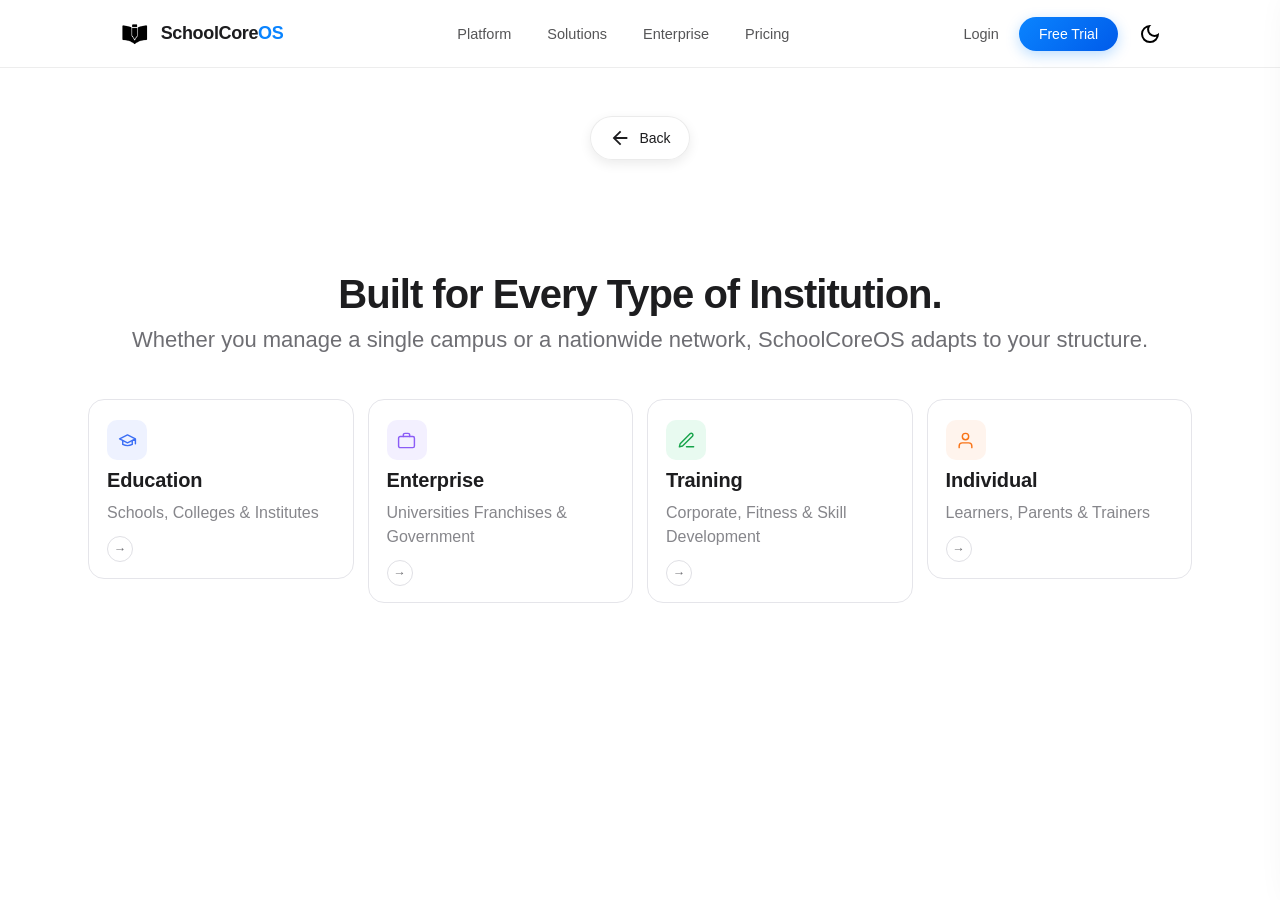
==== pages/trainings-path.html @ 95f4c286 "Add files via upload" ====
<!doctype html>
<html lang="en">
  <head>
    <meta charset="UTF-8" />
    <meta name="viewport" content="width=device-width, initial-scale=1.0" />
    <title>Choose Your Path</title>
    <link rel="stylesheet" href="../styles/shared/style.css" />
    <link rel="stylesheet" href="../styles/shared/header.css" />
    <link rel="stylesheet" href="../styles/shared/choose-path.css" />
    <style>
      /* container */
      .back-button {
        padding: 24px 28px;
        display: flex;
        justify-content: center;
        justify-content: center;
        width: 100%;
        
      }
      .back-btn-group {
        max-width: 1200px;
        padding: 24px 28px;
        display: flex;
        align-items: flex-start;

      }

      /* button */
      .back-btn {
        display: inline-flex;
        align-items: center;
        gap: 8px;

        padding: 10px 18px;
        border-radius: 999px;

        background: rgba(255, 255, 255, 0.85);
        backdrop-filter: blur(12px);
        -webkit-backdrop-filter: blur(12px);

        border: 1px solid rgba(0, 0, 0, 0.08);

        font-size: 14px;
        font-weight: 500;
        color: #1d1d1f;
        text-decoration: none;

        box-shadow: 0 4px 12px rgba(0, 0, 0, 0.08);

        transition: all 0.25s ease;
      }

      /* icon */
      .back-btn svg {
        fill: #1d1d1f;
        transition: transform 0.25s ease;
      }

      /* hover */
      .back-btn:hover {
        transform: translateY(-1px);
        box-shadow: 0 8px 20px rgba(0, 0, 0, 0.12);
        background: #fff;
      }

      .back-btn:hover svg {
        transform: translateX(-3px);
      }

      /* active */
      .back-btn:active {
        transform: translateY(0);
        box-shadow: 0 3px 10px rgba(0, 0, 0, 0.08);
      }
      @media (max-width: 500px) {
        .back-button{
          padding-top: 10px;
        }
        .back-btn-group {
          padding: 0;
        }
      }
    </style>
  </head>
  <body>
    <!-- HEADER START======================================================================== -->

    <!-- NAVBAR -->
    <header class="navbar">
      <div class="nav-container">
        <a class="logo" href="../index.html">
          <img src="../assets/images/logo-black.png" alt="SchoolCoreOS Logo" />
          <span class="logo-text">
            SchoolCore<span class="logo-accent">OS</span>
          </span>
        </a>

        <nav class="nav-links">
          <a href="#">Platform</a>
          <a href="#">Solutions</a>
          <a href="#">Enterprise</a>
          <a href="#">Pricing</a>
        </nav>

        <div class="nav-right">
          <a href="#" class="login">Login</a>
          <button class="free-trial">Free Trial</button>
          <svg
            xmlns="http://www.w3.org/2000/svg"
            height="24px"
            viewBox="0 -960 960 960"
            width="24px"
            fill="#000000"
          >
            <path
              d="M480-120q-150 0-255-105T120-480q0-150 105-255t255-105q14 0 27.5 1t26.5 3q-41 29-65.5 75.5T444-660q0 90 63 153t153 63q55 0 101-24.5t75-65.5q2 13 3 26.5t1 27.5q0 150-105 255T480-120Zm0-80q88 0 158-48.5T740-375q-20 5-40 8t-40 3q-123 0-209.5-86.5T364-660q0-20 3-40t8-40q-78 32-126.5 102T200-480q0 116 82 198t198 82Zm-10-270Z"
            />
          </svg>
        </div>

        <button
          class="hamburger"
          id="hamburger"
          aria-label="Open menu"
          aria-expanded="false"
        >
          <span class="bar"></span>
          <span class="bar"></span>
          <span class="bar"></span>
        </button>
      </div>
    </header>

    <!-- OVERLAY -->
    <div class="overlay" id="overlay"></div>

    <!-- OFFCANVAS -->
    <aside class="offcanvas" id="offcanvas" aria-hidden="true">
      <div class="offcanvas-header">
        <span class="offcanvas-logo">SchoolCore<span>OS</span></span>
        <button class="close-btn" id="closeBtn" aria-label="Close menu">
          ✕
        </button>
      </div>

      <div class="offcanvas-body">
        <div class="offcanvas-section-label">Menu</div>
        <nav class="offcanvas-nav">
          <a href="#">Platform <span class="nav-arrow">›</span></a>
          <a href="#">Solutions <span class="nav-arrow">›</span></a>
          <a href="#">Enterprise <span class="nav-arrow">›</span></a>
          <a href="#">Pricing <span class="nav-arrow">›</span></a>
        </nav>

        <div class="offcanvas-divider"></div>

        <div class="offcanvas-section-label">Support</div>
        <nav class="offcanvas-nav">
          <a href="#">Help Center <span class="nav-arrow">›</span></a>
          <a href="#">Contact Us <span class="nav-arrow">›</span></a>
          <a href="#"
            >☾ Dark Mode:

            <svg
              width="40"
              height="40"
              viewBox="0 0 40 40"
              fill="none"
              xmlns="http://www.w3.org/2000/svg"
            >
              <path
                d="M22.5 12.5H32.5C34.4891 12.5 36.3968 13.2902 37.8033 14.6967C39.2098 16.1032 40 18.0109 40 20C40 21.9891 39.2098 23.8968 37.8033 25.3033C36.3968 26.7098 34.4891 27.5 32.5 27.5H22.5C23.0819 26.726 23.5718 25.8871 23.96 25H32.5C33.8261 25 35.0979 24.4732 36.0355 23.5355C36.9732 22.5979 37.5 21.3261 37.5 20C37.5 18.6739 36.9732 17.4021 36.0355 16.4645C35.0979 15.5268 33.8261 15 32.5 15H23.96C23.5683 14.105 23.0817 13.2717 22.5 12.5Z"
                fill="#07305D"
                fill-opacity="0.6"
              />
              <path
                d="M0 20C0 23.3152 1.31696 26.4946 3.66117 28.8388C6.00537 31.183 9.18479 32.5 12.5 32.5C15.8152 32.5 18.9946 31.183 21.3388 28.8388C23.683 26.4946 25 23.3152 25 20C25 16.6848 23.683 13.5054 21.3388 11.1612C18.9946 8.81696 15.8152 7.5 12.5 7.5C9.18479 7.5 6.00537 8.81696 3.66117 11.1612C1.31696 13.5054 0 16.6848 0 20Z"
                fill="#07305D"
                fill-opacity="0.6"
              />
            </svg>
          </a>
        </nav>
      </div>

      <div class="offcanvas-footer">
        <a href="#" class="oc-login">Login</a>
        <button class="oc-trial">Start Free Trial</button>
      </div>
    </aside>
    <!-- HEADER END ================================================================================================== -->
    <!-- BACK BUTTON START ================================================================================================ -->
    <section class="back-button">
    <div class="back-btn-group">
        <a href="../index.html" class="back-btn">
        <svg
          xmlns="http://www.w3.org/2000/svg"
          height="22"
          viewBox="0 -960 960 960"
          width="22"
        >
          <path
            d="m313-440 224 224-57 56-320-320 320-320 57 56-224 224h487v80H313Z"
          />
        </svg>
        Back
      </a>
    </div>
    </section>

    <!-- TRAINING PLAN START ================================================================================================ -->
    <section class="choose-path-section">
      <div class="choose-section">
        <h2 class="choose-section__heading">
          Built for Every Type of Institution.
        </h2>
        <p class="choose-section__subtext">
          Whether you manage a single campus or a nationwide network,
          SchoolCoreOS adapts to your structure.
        </p>

        <div class="cards" id="cards-grid">
          <div
            class="card"
            data-target="sub-education"
            data-color="blue"
            data-index="0"
          >
            <div class="card__icon-wrap icon--blue">
              <svg
                width="19"
                height="19"
                viewBox="0 0 24 24"
                fill="none"
                stroke="#3b6ef5"
                stroke-width="1.8"
                stroke-linecap="round"
                stroke-linejoin="round"
              >
                <path d="M22 10v6M2 10l10-5 10 5-10 5z" />
                <path d="M6 12v5c3.33 1.67 8.67 1.67 12 0v-5" />
              </svg>
            </div>
            <div class="card__title">Education</div>
            <div class="card__desc">Schools, Colleges &amp; Institutes</div>
            <div class="card__arrow">→</div>
          </div>

          <div
            class="card"
            data-target="sub-enterprise"
            data-color="purple"
            data-index="1"
          >
            <div class="card__icon-wrap icon--purple">
              <svg
                width="19"
                height="19"
                viewBox="0 0 24 24"
                fill="none"
                stroke="#8b5cf6"
                stroke-width="1.8"
                stroke-linecap="round"
                stroke-linejoin="round"
              >
                <rect x="2" y="7" width="20" height="14" rx="2" />
                <path d="M16 7V5a2 2 0 0 0-2-2h-4a2 2 0 0 0-2 2v2" />
              </svg>
            </div>
            <div class="card__title">Enterprise</div>
            <div class="card__desc">
              Universities Franchises &amp; Government
            </div>
            <div class="card__arrow">→</div>
          </div>

          <div
            class="card"
            data-target="sub-training"
            data-color="green"
            data-index="2"
          >
            <div class="card__icon-wrap icon--green">
              <svg
                width="19"
                height="19"
                viewBox="0 0 24 24"
                fill="none"
                stroke="#16a34a"
                stroke-width="1.8"
                stroke-linecap="round"
                stroke-linejoin="round"
              >
                <path d="M12 20h9" />
                <path
                  d="M16.5 3.5a2.121 2.121 0 0 1 3 3L7 19l-4 1 1-4L16.5 3.5z"
                />
              </svg>
            </div>
            <div class="card__title">Training</div>
            <div class="card__desc">
              Corporate, Fitness &amp; Skill Development
            </div>
            <div class="card__arrow">→</div>
          </div>

          <div
            class="card"
            data-target="sub-individual"
            data-color="orange"
            data-index="3"
          >
            <div class="card__icon-wrap icon--orange">
              <svg
                width="19"
                height="19"
                viewBox="0 0 24 24"
                fill="none"
                stroke="#f97316"
                stroke-width="1.8"
                stroke-linecap="round"
                stroke-linejoin="round"
              >
                <path d="M20 21v-2a4 4 0 0 0-4-4H8a4 4 0 0 0-4 4v2" />
                <circle cx="12" cy="7" r="4" />
              </svg>
            </div>
            <div class="card__title">Individual</div>
            <div class="card__desc">Learners, Parents &amp; Trainers</div>
            <div class="card__arrow">→</div>
          </div>
        </div>

        <!-- Sub Panels inside grid — full width span -->
        <div class="sub-panel" id="sub-education" data-accent="blue">
          <div class="sub-divider"></div>
          <div class="sub-cards">
            <div class="sub-card">
              <div class="sub-card__title">School</div>
              <div class="sub-card__desc">Structured K-12 Institutions.</div>
              <ul class="sub-card__points">
                <li>Parent communication</li>
                <li>Attendance automation</li>
                <li>Fee &amp; academic tracking</li>
              </ul>
              <a href="../pages/solutions/school-page.html" class="sub-card__link">Explore Solutions →</a>
            </div>
            <div class="sub-card">
              <div class="sub-card__title">College</div>
              <div class="sub-card__desc">Higher education architecture.</div>
              <ul class="sub-card__points">
                <li>Admission management</li>
                <li>Department scheduling</li>
                <li>Result &amp; grade portal</li>
              </ul>
              <a href="#" class="sub-card__link">Explore Solutions →</a>
            </div>
            <div class="sub-card">
              <div class="sub-card__title">Institutes</div>
              <div class="sub-card__desc">Multi-campus governance.</div>
              <ul class="sub-card__points">
                <li>Multi-branch control</li>
                <li>Research management</li>
                <li>Alumni &amp; placement</li>
              </ul>
              <a href="#" class="sub-card__link">Explore Solutions →</a>
            </div>
          </div>
        </div>

        <div class="sub-panel" id="sub-enterprise" data-accent="purple">
          <div class="sub-divider"></div>
          <div class="sub-cards">
            <div class="sub-card">
              <div class="sub-card__title">Franchise</div>
              <div class="sub-card__desc">
                Multi-location business networks.
              </div>
              <ul class="sub-card__points">
                <li>Centralised reporting</li>
                <li>Brand consistency tools</li>
                <li>Royalty management</li>
              </ul>
              <a href="#" class="sub-card__link">Explore Solutions →</a>
            </div>
            <div class="sub-card">
              <div class="sub-card__title">Government</div>
              <div class="sub-card__desc">Public sector institutions.</div>
              <ul class="sub-card__points">
                <li>Policy compliance</li>
                <li>Citizen portal</li>
                <li>Audit &amp; reporting</li>
              </ul>
              <a href="#" class="sub-card__link">Explore Solutions →</a>
            </div>
            <div class="sub-card">
              <div class="sub-card__title">NGO</div>
              <div class="sub-card__desc">
                Non-profit &amp; social organisations.
              </div>
              <ul class="sub-card__points">
                <li>Donor management</li>
                <li>Project tracking</li>
                <li>Impact reporting</li>
              </ul>
              <a href="#" class="sub-card__link">Explore Solutions →</a>
            </div>
          </div>
        </div>

        <div class="sub-panel" id="sub-training" data-accent="green">
          <div class="sub-divider"></div>
          <div class="sub-cards">
            <div class="sub-card">
              <div class="sub-card__title">Corporate</div>
              <div class="sub-card__desc">
                Employee training &amp; upskilling.
              </div>
              <ul class="sub-card__points">
                <li>LMS integration</li>
                <li>Progress tracking</li>
                <li>Certificate generation</li>
              </ul>
              <a href="#" class="sub-card__link">Explore Solutions →</a>
            </div>
            <div class="sub-card">
              <div class="sub-card__title">Fitness</div>
              <div class="sub-card__desc">
                Gyms, studios &amp; wellness centres.
              </div>
              <ul class="sub-card__points">
                <li>Member check-in</li>
                <li>Class scheduling</li>
                <li>Subscription billing</li>
              </ul>
              <a href="#" class="sub-card__link">Explore Solutions →</a>
            </div>
            <div class="sub-card">
              <div class="sub-card__title">Skill Dev</div>
              <div class="sub-card__desc">
                Vocational &amp; certification programs.
              </div>
              <ul class="sub-card__points">
                <li>Batch management</li>
                <li>Assessment tools</li>
                <li>Placement tracking</li>
              </ul>
              <a href="#" class="sub-card__link">Explore Solutions →</a>
            </div>
          </div>
        </div>

        <div class="sub-panel" id="sub-individual" data-accent="orange">
          <div class="sub-divider"></div>
          <div class="sub-cards">
            <div class="sub-card">
              <div class="sub-card__title">Learner</div>
              <div class="sub-card__desc">Self-paced personal growth.</div>
              <ul class="sub-card__points">
                <li>Goal setting tools</li>
                <li>Progress dashboard</li>
                <li>Course library access</li>
              </ul>
              <a href="#" class="sub-card__link">Explore Solutions →</a>
            </div>
            <div class="sub-card">
              <div class="sub-card__title">Parent</div>
              <div class="sub-card__desc">
                Track &amp; support your child's learning.
              </div>
              <ul class="sub-card__points">
                <li>Real-time updates</li>
                <li>Attendance alerts</li>
                <li>Fee payment portal</li>
              </ul>
              <a href="#" class="sub-card__link">Explore Solutions →</a>
            </div>
            <div class="sub-card">
              <div class="sub-card__title">Trainer</div>
              <div class="sub-card__desc">
                Manage students &amp; build courses.
              </div>
              <ul class="sub-card__points">
                <li>Course builder</li>
                <li>Student analytics</li>
                <li>Earnings dashboard</li>
              </ul>
              <a href="#" class="sub-card__link">Explore Solutions →</a>
            </div>
          </div>
        </div>
      </div>
    </section>
    <!-- TRAINING PLAN END ================================================================================================ -->
    <script src="../scripts/shared/header.js"></script>
    <script src="../scripts/shared/choosePath.js"></script>
  </body>
</html>
---- styles/shared/style.css ----
/*  MAIN STYLE FILE */
*,
*::before,
*::after {
  box-sizing: border-box;
  margin: 0;
  padding: 0;
}

body {
  margin: 0;
  font-family:
    -apple-system, BlinkMacSystemFont, "Helvetica Neue", Helvetica, Arial,
    sans-serif;
  background: #ffffff;
  color: #1d1d1f;
  -webkit-font-smoothing: antialiased;
}
html { scroll-behavior: smooth; }
---- styles/shared/header.css ----
/* HEADER START ----------------------------------------- */

/* NAVBAR */
/* ── NAVBAR ── */
.navbar {
  position: sticky;
  top: 0;
  background: rgba(255, 255, 255, 0.88);
  backdrop-filter: saturate(180%) blur(20px);
  -webkit-backdrop-filter: saturate(180%) blur(20px);
  height: 68px;
  display: flex;
  align-items: center;
  border-bottom: 1px solid rgba(0, 0, 0, 0.07);
  z-index: 900;
}

.nav-container {
  max-width: 1100px;
  margin: 0 auto;
  width: 100%;
  padding: 0 28px;
  display: flex;
  align-items: center;
  justify-content: space-between;
}

.logo {
  display: flex;
  align-items: center;
  gap: 10px;
  text-decoration: none;
  color: #1d1d1f;
}

.logo img {
  height: 28px;
  width: auto;
  object-fit: contain;
}

.logo-text {
  font-size: 18px;
  font-weight: 600;
  letter-spacing: -0.02em;
}

.logo-accent {
  color: #0a84ff;
}

.nav-links {
  display: flex;
  gap: 36px;
}
.nav-links a {
  text-decoration: none;
  font-size: 14.5px;
  font-weight: 500;
  color: #1d1d1f;
  opacity: 0.75;
  transition: opacity 0.2s;
}
.nav-links a:hover {
  opacity: 1;
}

.nav-right {
  display: flex;
  align-items: center;
  gap: 20px;
}
.login {
  font-size: 14.5px;
  font-weight: 500;
  text-decoration: none;
  color: #1d1d1f;
  opacity: 0.75;
  transition: opacity 0.2s;
}
.login:hover {
  opacity: 1;
}

.free-trial {
  background: linear-gradient(135deg, #0a84ff, #005bea);
  color: #fff;
  border: none;
  padding: 9px 20px;
  border-radius: 999px;
  font-size: 14px;
  font-weight: 500;
  cursor: pointer;
  font-family: inherit;
  box-shadow: 0 4px 14px rgba(10, 132, 255, 0.28);
  transition:
    transform 0.2s,
    box-shadow 0.2s;
}
.free-trial:hover {
  transform: translateY(-1px);
  box-shadow: 0 8px 22px rgba(10, 132, 255, 0.38);
}

/* ── HAMBURGER ── */
.hamburger {
  display: none;
  flex-direction: column;
  justify-content: center;
  gap: 5.5px;
  width: 38px;
  height: 38px;
  background: none;
  border: none;
  cursor: pointer;
  padding: 6px;
  border-radius: 9px;
  transition: background 0.2s;
  z-index: 1100;
}
.hamburger:hover {
  background: rgba(0, 0, 0, 0.05);
}

.bar {
  display: block;
  width: 22px;
  height: 2px;
  background: #1d1d1f;
  border-radius: 2px;
  transition:
    transform 0.32s cubic-bezier(0.4, 0, 0.2, 1),
    opacity 0.25s ease;
  transform-origin: center;
}
.hamburger.open .bar:nth-child(1) {
  transform: translateY(7.5px) rotate(45deg);
}
.hamburger.open .bar:nth-child(2) {
  opacity: 0;
  transform: scaleX(0.1);
}
.hamburger.open .bar:nth-child(3) {
  transform: translateY(-7.5px) rotate(-45deg);
}

/* ── OVERLAY ── */
.overlay {
  display: none;
  position: fixed;
  inset: 0;
  background: rgba(0, 0, 0, 0);
  z-index: 950;
  transition: background 0.35s ease;
}
.overlay.visible {
  background: rgba(0, 0, 0, 0.38);
}

/* ── OFFCANVAS PANEL ── */
.offcanvas {
  position: fixed;
  top: 0;
  right: 0;
  bottom: 0;
  width: 300px;
  background: #fff;
  z-index: 1000;
  transform: translateX(110%);
  transition: transform 0.38s cubic-bezier(0.4, 0, 0.2, 1);
  display: flex;
  flex-direction: column;
  box-shadow: -8px 0 40px rgba(0, 0, 0, 0.12);
}
.offcanvas.open {
  transform: translateX(0);
}

/* Panel header */
.offcanvas-header {
  height: 68px;
  display: flex;
  align-items: center;
  justify-content: space-between;
  padding: 0 24px;
  border-bottom: 1px solid rgba(0, 0, 0, 0.07);
  flex-shrink: 0;
}
.offcanvas-logo {
  font-size: 17px;
  font-weight: 600;
  letter-spacing: -0.02em;
  color: #1d1d1f;
}
.offcanvas-logo span {
  color: #0a84ff;
}

.close-btn {
  width: 32px;
  height: 32px;
  background: rgba(0, 0, 0, 0.06);
  border: none;
  border-radius: 50%;
  cursor: pointer;
  display: flex;
  align-items: center;
  justify-content: center;
  font-size: 18px;
  color: #1d1d1f;
  transition: background 0.2s;
  line-height: 1;
}
.close-btn:hover {
  background: rgba(0, 0, 0, 0.12);
}

/* Panel body */
.offcanvas-body {
  flex: 1;
  overflow-y: auto;
  padding: 12px 0;
}

.offcanvas-section-label {
  font-size: 11px;
  font-weight: 600;
  letter-spacing: 0.08em;
  text-transform: uppercase;
  color: #aeaeb2;
  padding: 16px 24px 8px;
}

.offcanvas-nav a {
  display: flex;
  align-items: center;
  justify-content: space-between;
  text-decoration: none;
  font-size: 16px;
  font-weight: 500;
  color: #1d1d1f;
  padding: 13px 24px;
  border-radius: 0;
  transition:
    background 0.15s,
    color 0.15s;
}
.offcanvas-nav a:hover {
  background: rgba(10, 132, 255, 0.06);
  color: #0a84ff;
}
.offcanvas-nav a .nav-arrow {
  font-size: 18px;
  opacity: 0.25;
  transition:
    opacity 0.15s,
    transform 0.15s;
}
.offcanvas-nav a:hover .nav-arrow {
  opacity: 0.7;
  transform: translateX(3px);
}

.offcanvas-divider {
  height: 1px;
  background: rgba(0, 0, 0, 0.07);
  margin: 8px 24px;
}

/* Panel footer */
.offcanvas-footer {
  padding: 20px 24px;
  border-top: 1px solid rgba(0, 0, 0, 0.07);
  display: flex;
  flex-direction: column;
  gap: 10px;
  flex-shrink: 0;
}

.oc-login {
  display: block;
  text-align: center;
  text-decoration: none;
  font-size: 15px;
  font-weight: 500;
  color: #1d1d1f;
  padding: 13px;
  border: 1.5px solid rgba(0, 0, 0, 0.13);
  border-radius: 14px;
  transition:
    border-color 0.2s,
    background 0.2s;
}
.oc-login:hover {
  border-color: #0a84ff;
  background: rgba(10, 132, 255, 0.04);
}

.oc-trial {
  background: linear-gradient(135deg, #0a84ff, #005bea);
  color: #fff;
  border: none;
  padding: 14px;
  border-radius: 14px;
  font-size: 15px;
  font-weight: 600;
  cursor: pointer;
  font-family: inherit;
  box-shadow: 0 4px 16px rgba(10, 132, 255, 0.32);
  transition:
    transform 0.2s,
    box-shadow 0.2s;
}
.oc-trial:hover {
  transform: translateY(-1px);
  box-shadow: 0 8px 24px rgba(10, 132, 255, 0.42);
}

/* ── RESPONSIVE ── */
@media (max-width: 768px) {
    .logo img {
    height: 24px;
  }

  .logo-text {
    font-size: 16px;
  }
  .nav-links {
    display: none;
  }
  .nav-right {
    display: none;
  }
  .hamburger {
    display: flex;
  }
  .overlay {
    display: block;
    pointer-events: none;
  }
  .overlay.visible {
    pointer-events: auto;
  }
}

/* HEADER END ----------------------------------------------- */
---- styles/shared/choose-path.css ----
.choose-path-section {
  display: flex;
  align-items: center;
  justify-content: center;
  flex-direction: column;
}
.choose-section {
  padding: 64px 48px 68px;
  width: 100%;
  max-width: 1200px;
  border-radius: 22px;
}

.choose-section__heading {
  font-size: 2.5rem;
  font-weight: 700;
  color: #1d1d1f;
  text-align: center;
  margin-bottom: 10px;
  letter-spacing: -1px;
}

.choose-section__subtext {
  text-align: center;
  font-size: 22px;
  color: #6e6e73;
  margin-bottom: 46px;
}

/* ── Main Cards ── */
.cards {
  display: grid;
  grid-template-columns: repeat(4, 1fr);
  gap: 14px;
  align-items: start;
}

.card {
  border: 1.5px solid #e5e5ea;
  border-radius: 16px;
  padding: 20px 18px 16px;
  display: flex;
  flex-direction: column;
  gap: 9px;
  cursor: pointer;
  transition:
    border-color 0.3s ease,
    box-shadow 0.3s ease,
    transform 0.22s ease;
  background: #fff;
  opacity: 0;
  animation: fadeUp 0.5s cubic-bezier(0.4, 0, 0.2, 1) forwards;
}

.card:nth-child(1) {
  animation-delay: 0.05s;
}
.card:nth-child(2) {
  animation-delay: 0.12s;
}
.card:nth-child(3) {
  animation-delay: 0.19s;
}
.card:nth-child(4) {
  animation-delay: 0.26s;
}

@keyframes fadeUp {
  from {
    opacity: 0;
    transform: translateY(14px);
  }
  to {
    opacity: 1;
    transform: translateY(0);
  }
}

.card:hover {
  box-shadow: 0 6px 22px rgba(0, 0, 0, 0.08);
  border-color: #d1d1d6;
  transform: translateY(-2px);
}

/* Active — each card gets its own accent color on border + shadow */
.card[data-color="blue"].active {
  border-color: #3b6ef5;
  box-shadow:
    0 8px 30px rgba(59, 110, 245, 0.22),
    0 0 0 3px rgba(59, 110, 245, 0.1);
  transform: translateY(-2px);
}
.card[data-color="purple"].active {
  border-color: #8b5cf6;
  box-shadow:
    0 8px 30px rgba(139, 92, 246, 0.22),
    0 0 0 3px rgba(139, 92, 246, 0.1);
  transform: translateY(-2px);
}
.card[data-color="green"].active {
  border-color: #16a34a;
  box-shadow:
    0 8px 30px rgba(22, 163, 74, 0.22),
    0 0 0 3px rgba(22, 163, 74, 0.1);
  transform: translateY(-2px);
}
.card[data-color="orange"].active {
  border-color: #f97316;
  box-shadow:
    0 8px 30px rgba(249, 115, 22, 0.22),
    0 0 0 3px rgba(249, 115, 22, 0.1);
  transform: translateY(-2px);
}

/* Icon wrap */
.card__icon-wrap {
  width: 40px;
  height: 40px;
  border-radius: 10px;
  display: flex;
  align-items: center;
  justify-content: center;
  flex-shrink: 0;
  transition: transform 0.25s ease;
}
.card.active .card__icon-wrap {
  transform: scale(1.1);
}

.icon--blue {
  background: #eef2ff;
}
.icon--purple {
  background: #f3f0ff;
}
.icon--green {
  background: #e8faf0;
}
.icon--orange {
  background: #fff4ed;
}

.card__title {
  font-size: 20px;
  font-weight: 600;
  color: #1d1d1f;
  letter-spacing: -0.15px;
}

.card__desc {
  font-size: 16px;
  color: #86868b;
  line-height: 1.5;
  flex: 1;
}

/* Arrow */
.card__arrow {
  margin-top: 2px;
  width: 26px;
  height: 26px;
  border: 1.5px solid #e0e0e5;
  border-radius: 50%;
  display: flex;
  align-items: center;
  justify-content: center;
  color: #6e6e73;
  font-size: 0.78rem;
  transition: all 0.22s ease;
}

.card:hover .card__arrow {
  background: #1d1d1f;
  border-color: #1d1d1f;
  color: #fff;
}

/* Arrow also takes accent color when active */
.card[data-color="blue"].active .card__arrow {
  background: #3b6ef5;
  border-color: #3b6ef5;
  color: #fff;
}
.card[data-color="purple"].active .card__arrow {
  background: #8b5cf6;
  border-color: #8b5cf6;
  color: #fff;
}
.card[data-color="green"].active .card__arrow {
  background: #16a34a;
  border-color: #16a34a;
  color: #fff;
}
.card[data-color="orange"].active .card__arrow {
  background: #f97316;
  border-color: #f97316;
  color: #fff;
}

/* ── Sub Panel — truly hidden by default ── */
.sub-panel {
  display: none;
  grid-column: 1 / -1;
}
.sub-panel.visible {
  display: block;
  animation: panelReveal 0.38s cubic-bezier(0.4, 0, 0.2, 1) forwards;
}
@keyframes panelReveal {
  from {
    opacity: 0;
    transform: translateY(-8px);
  }
  to {
    opacity: 1;
    transform: translateY(0);
  }
}

.sub-divider {
  height: 1px;
  background: #f0f0f5;
  margin-top: 22px;
}

.sub-cards {
  display: grid;
  grid-template-columns: repeat(3, 1fr);
  gap: 14px;
  padding-top: 20px;
}

.sub-card {
  padding: 20px 18px 18px;
  border: 1.5px solid #e8e8ed;
  border-radius: 16px;
  cursor: pointer;
  background: #fafafa;
  transition: all 0.3s cubic-bezier(0.4, 0, 0.2, 1);
  opacity: 0;
  position: relative;
  overflow: hidden;
}

.sub-panel.visible .sub-card {
  animation: fadeUp 0.4s cubic-bezier(0.4, 0, 0.2, 1) forwards;
}
.sub-panel.visible .sub-card:nth-child(1) {
  animation-delay: 0.07s;
}
.sub-panel.visible .sub-card:nth-child(2) {
  animation-delay: 0.14s;
}
.sub-panel.visible .sub-card:nth-child(3) {
  animation-delay: 0.21s;
}

/* Gradient glow — hidden by default, shown on hover */
.sub-card::before {
  content: "";
  position: absolute;
  inset: -2px;
  border-radius: 17px;
  padding: 2px;
  opacity: 0;
  transition: opacity 0.3s ease;
  z-index: 0;
  pointer-events: none;
}

/* Accent-specific gradient glows */
.sub-panel[data-accent="blue"] .sub-card:hover {
  border-color: transparent;
  box-shadow:
    0 0 0 2px rgba(59, 110, 245, 0.3),
    0 12px 36px rgba(59, 110, 245, 0.2);
  background: #fff;
  transform: translateY(-3px);
}
.sub-panel[data-accent="purple"] .sub-card:hover {
  border-color: transparent;
  box-shadow:
    0 0 0 2px rgba(139, 92, 246, 0.3),
    0 12px 36px rgba(139, 92, 246, 0.2);
  background: #fff;
  transform: translateY(-3px);
}
.sub-panel[data-accent="green"] .sub-card:hover {
  border-color: transparent;
  box-shadow:
    0 0 0 2px rgba(22, 163, 74, 0.3),
    0 12px 36px rgba(22, 163, 74, 0.2);
  background: #fff;
  transform: translateY(-3px);
}
.sub-panel[data-accent="orange"] .sub-card:hover {
  border-color: transparent;
  box-shadow:
    0 0 0 2px rgba(249, 115, 22, 0.3),
    0 12px 36px rgba(249, 115, 22, 0.2);
  background: #fff;
  transform: translateY(-3px);
}

.sub-card__title {
  font-size: 0.92rem;
  font-weight: 600;
  color: #1d1d1f;
  margin-bottom: 5px;
  letter-spacing: -0.2px;
  position: relative;
  z-index: 1;
}

.sub-card__desc {
  font-size: 0.75rem;
  color: #86868b;
  margin-bottom: 10px;
  line-height: 1.45;
  position: relative;
  z-index: 1;
}

/* Bullet points — hidden by default, shown on hover */
.sub-card__points {
  list-style: none;
  margin-bottom: 14px;
  display: flex;
  flex-direction: column;
  gap: 5px;
  max-height: 0;
  overflow: hidden;
  opacity: 0;
  transition:
    max-height 0.32s cubic-bezier(0.4, 0, 0.2, 1),
    opacity 0.28s ease,
    margin-bottom 0.28s ease;
  position: relative;
  z-index: 1;
}

.sub-card:hover .sub-card__points {
  max-height: 120px;
  opacity: 1;
  margin-bottom: 14px;
}

.sub-card__points li {
  display: flex;
  align-items: center;
  gap: 7px;
  font-size: 0.73rem;
  color: #3a3a3c;
  line-height: 1.4;
}

.sub-card__points li::before {
  content: "";
  width: 14px;
  height: 14px;
  border-radius: 50%;
  flex-shrink: 0;
  background-image: url("data:image/svg+xml,%3Csvg xmlns='http://www.w3.org/2000/svg' viewBox='0 0 24 24' fill='none' stroke='%2334c759' stroke-width='2.5' stroke-linecap='round' stroke-linejoin='round'%3E%3Cpolyline points='20 6 9 17 4 12'/%3E%3C/svg%3E");
  background-size: contain;
  background-repeat: no-repeat;
}

.sub-card__link {
  font-size: 0.75rem;
  font-weight: 500;
  display: inline-flex;
  align-items: center;
  gap: 4px;
  text-decoration: none;
  transition: gap 0.2s ease;
  position: relative;
  z-index: 1;
}
.sub-card:hover .sub-card__link {
  gap: 7px;
}

.sub-panel[data-accent="blue"] .sub-card__link {
  color: #3b6ef5;
}
.sub-panel[data-accent="purple"] .sub-card__link {
  color: #8b5cf6;
}
.sub-panel[data-accent="green"] .sub-card__link {
  color: #16a34a;
}
.sub-panel[data-accent="orange"] .sub-card__link {
  color: #f97316;
}

@media (max-width: 680px) {
  .choose-section {
    padding: 40px 22px 48px;
    border-radius: 0;
  }
  .cards {
    grid-template-columns: repeat(2, 1fr);
  }
  .choose-section__heading {
    font-size: 24px;
    letter-spacing: 0.006px;
  }
  .choose-section__subtext{
    font-size: 16px;
    letter-spacing: 0.004px;
  }
  .card__title{
    font-size: 16px;
  }
  .card__desc{
    font-size: 14px;
  }
  .sub-cards {
    grid-template-columns: 1fr;
  }
  .sub-card__title{
    font-size: 16px;
  }
  .sub-card__desc{
    font-size: 14px;
  }
  .sub-card__points li{
    font-size: 14px;
  }
}
@media (max-width: 400px) {
  .cards {
    grid-template-columns: 1fr;
  }
  .sub-cards {
    grid-template-columns: 1fr;
  }
}
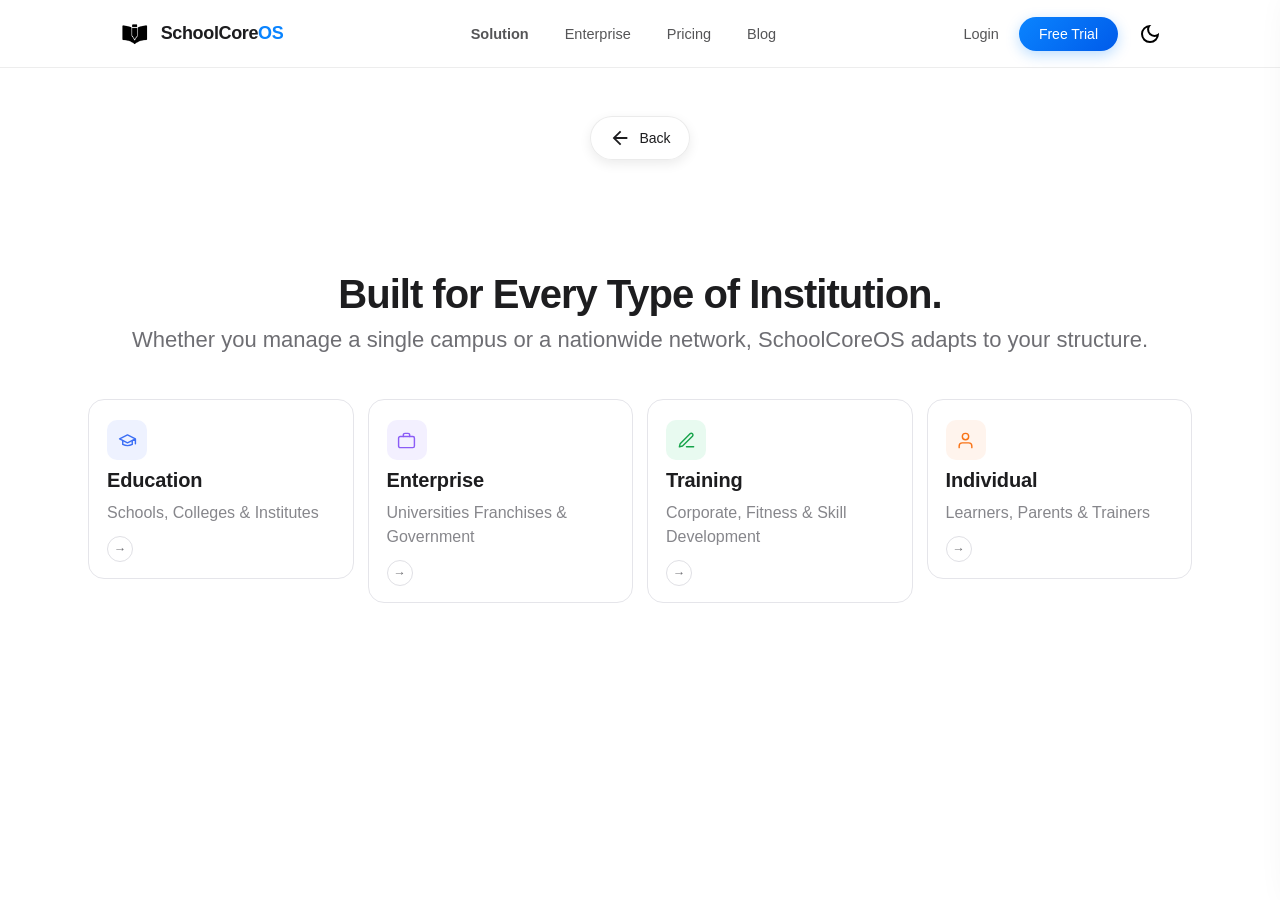
==== commit 0331300b: "Add files via upload" ====
--- a/pages/trainings-path.html
+++ b/pages/trainings-path.html
@@ -95,11 +95,11 @@
           </span>
         </a>
 
-        <nav class="nav-links">
-          <a href="#">Platform</a>
-          <a href="#">Solutions</a>
+       <nav class="nav-links">
+          <a href="#"><b>Solution</b></a>
           <a href="#">Enterprise</a>
           <a href="#">Pricing</a>
+          <a href="#">Blog</a>
         </nav>
 
         <div class="nav-right">
@@ -146,10 +146,10 @@
       <div class="offcanvas-body">
         <div class="offcanvas-section-label">Menu</div>
         <nav class="offcanvas-nav">
-          <a href="#">Platform <span class="nav-arrow">›</span></a>
-          <a href="#">Solutions <span class="nav-arrow">›</span></a>
+          <a href="#"><b>Solution </b><span class="nav-arrow">›</span></a>
           <a href="#">Enterprise <span class="nav-arrow">›</span></a>
           <a href="#">Pricing <span class="nav-arrow">›</span></a>
+          <a href="#">Blog <span class="nav-arrow">›</span></a>
         </nav>
 
         <div class="offcanvas-divider"></div>
--- a/styles/shared/choose-path.css
+++ b/styles/shared/choose-path.css
@@ -303,7 +303,7 @@
 }
 
 .sub-card__title {
-  font-size: 0.92rem;
+  font-size: 20px;
   font-weight: 600;
   color: #1d1d1f;
   margin-bottom: 5px;
@@ -313,7 +313,7 @@
 }
 
 .sub-card__desc {
-  font-size: 0.75rem;
+  font-size:16px;
   color: #86868b;
   margin-bottom: 10px;
   line-height: 1.45;
@@ -349,7 +349,7 @@
   display: flex;
   align-items: center;
   gap: 7px;
-  font-size: 0.73rem;
+  font-size:16px;
   color: #3a3a3c;
   line-height: 1.4;
 }
